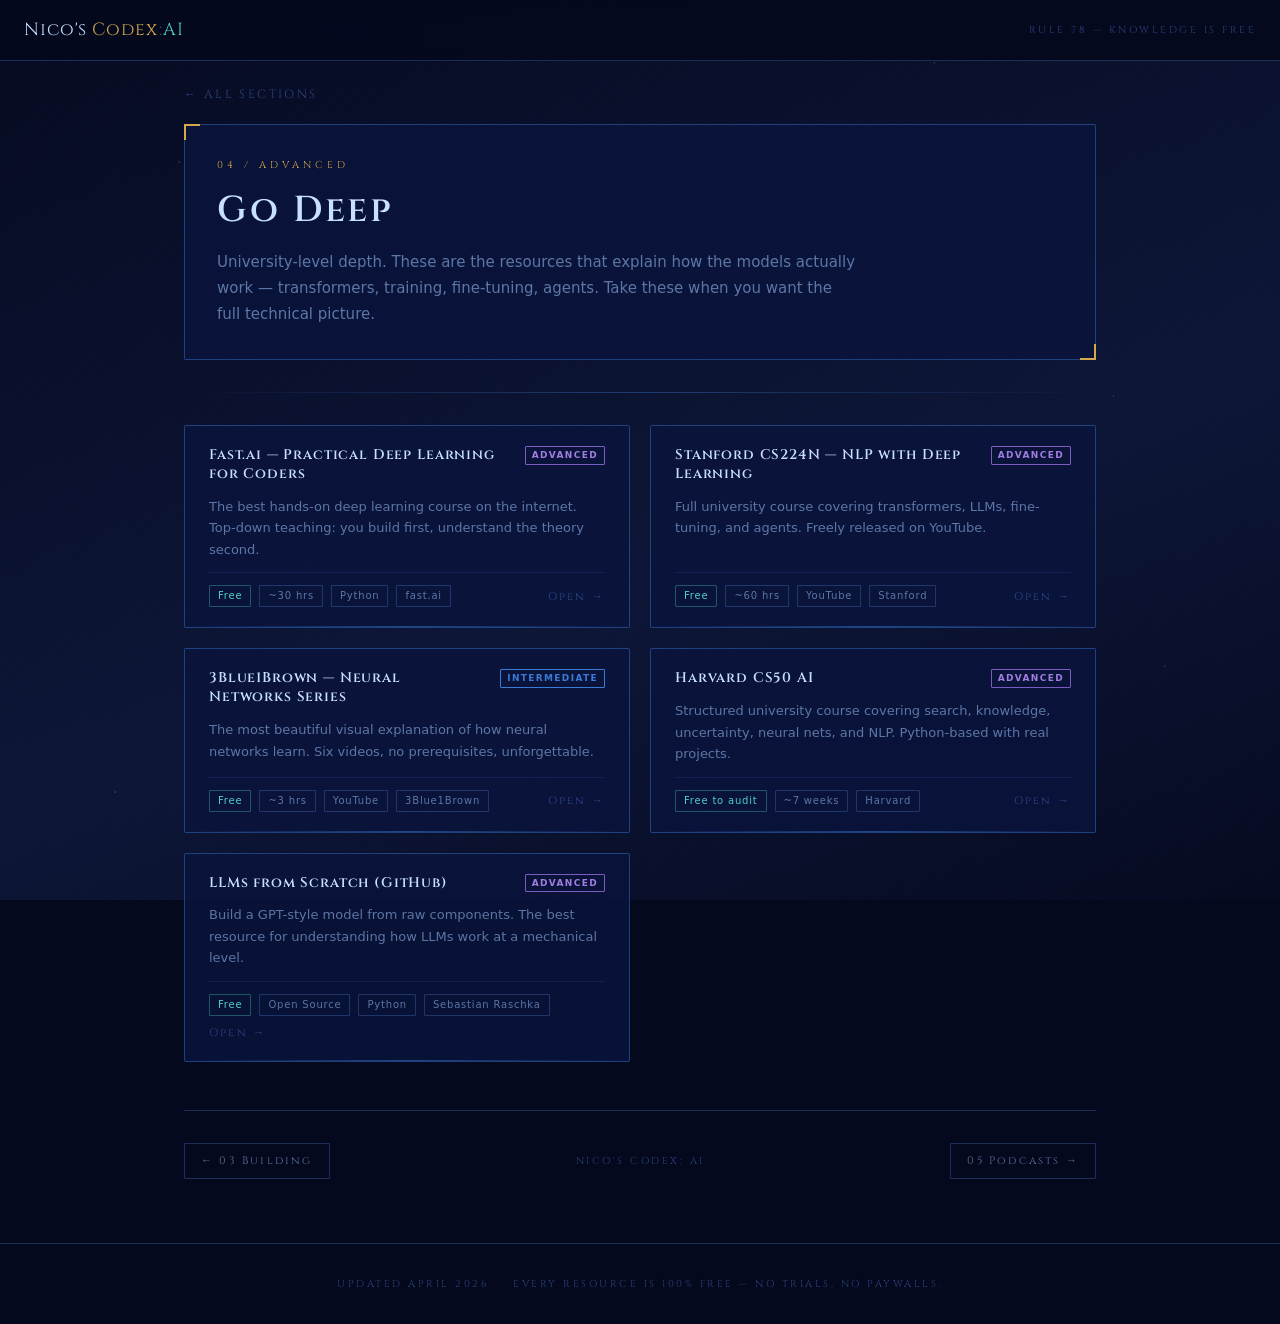
==== advanced.html @ cd64205a "Rebrand to Nico's Codex: AI with full KH-inspired design system - New Codex design system: deep navy" ====
<!DOCTYPE html>
<html lang="en">
<head>
<meta charset="UTF-8">
<meta name="viewport" content="width=device-width, initial-scale=1.0">
<title>Go Deep — Nico's Codex: AI</title>
<meta name="description" content="Neural networks, deep learning, LLMs. University-level depth on how the models actually work.">
<link rel="preconnect" href="https://fonts.googleapis.com">
<link rel="preconnect" href="https://fonts.gstatic.com" crossorigin>
<link href="https://fonts.googleapis.com/css2?family=Cinzel:wght@400;600&display=swap" rel="stylesheet">
<link rel="stylesheet" href="style.css">
</head>
<body>

<nav class="codex-nav">
  <a href="index.html" class="codex-logo">Nico's <span class="logo-codex">Codex</span><span class="logo-colon">:</span><span class="logo-ai">AI</span></a>
  <span class="codex-rule">Rule 78 — Knowledge is free</span>
</nav>

<main class="page-wrap">

  <a href="index.html" class="back-link">← All Sections</a>

  <header class="page-header codex-panel">
    <p class="page-eyebrow">04 / Advanced</p>
    <h1>Go Deep</h1>
    <p class="page-intro">University-level depth. These are the resources that explain how the models actually work — transformers, training, fine-tuning, agents. Take these when you want the full technical picture.</p>
  </header>

  <div class="codex-divider"></div>

  <div class="resource-grid">

    <a href="https://course.fast.ai" target="_blank" rel="noopener" class="resource-card" style="animation-delay: 0ms">
      <div class="resource-card-top">
        <span class="resource-title">Fast.ai — Practical Deep Learning for Coders</span>
        <span class="badge badge-advanced">Advanced</span>
      </div>
      <p class="resource-desc">The best hands-on deep learning course on the internet. Top-down teaching: you build first, understand the theory second.</p>
      <div class="resource-meta-row">
        <div class="resource-chips">
          <span class="chip chip-free">Free</span>
          <span class="chip">~30 hrs</span>
          <span class="chip">Python</span>
          <span class="chip">fast.ai</span>
        </div>
        <span class="resource-open">Open →</span>
      </div>
    </a>

    <a href="https://www.youtube.com/playlist?list=PLoROMvodv4rMFqRtEuo6SGjY4XbRIVx76" target="_blank" rel="noopener" class="resource-card" style="animation-delay: 80ms">
      <div class="resource-card-top">
        <span class="resource-title">Stanford CS224N — NLP with Deep Learning</span>
        <span class="badge badge-advanced">Advanced</span>
      </div>
      <p class="resource-desc">Full university course covering transformers, LLMs, fine-tuning, and agents. Freely released on YouTube.</p>
      <div class="resource-meta-row">
        <div class="resource-chips">
          <span class="chip chip-free">Free</span>
          <span class="chip">~60 hrs</span>
          <span class="chip">YouTube</span>
          <span class="chip">Stanford</span>
        </div>
        <span class="resource-open">Open →</span>
      </div>
    </a>

    <a href="https://www.youtube.com/playlist?list=PLZHQObOWTQDNU6R1_67000Dx_ZCJB-3pi" target="_blank" rel="noopener" class="resource-card" style="animation-delay: 160ms">
      <div class="resource-card-top">
        <span class="resource-title">3Blue1Brown — Neural Networks Series</span>
        <span class="badge badge-intermediate">Intermediate</span>
      </div>
      <p class="resource-desc">The most beautiful visual explanation of how neural networks learn. Six videos, no prerequisites, unforgettable.</p>
      <div class="resource-meta-row">
        <div class="resource-chips">
          <span class="chip chip-free">Free</span>
          <span class="chip">~3 hrs</span>
          <span class="chip">YouTube</span>
          <span class="chip">3Blue1Brown</span>
        </div>
        <span class="resource-open">Open →</span>
      </div>
    </a>

    <a href="https://cs50.harvard.edu/ai/" target="_blank" rel="noopener" class="resource-card" style="animation-delay: 240ms">
      <div class="resource-card-top">
        <span class="resource-title">Harvard CS50 AI</span>
        <span class="badge badge-advanced">Advanced</span>
      </div>
      <p class="resource-desc">Structured university course covering search, knowledge, uncertainty, neural nets, and NLP. Python-based with real projects.</p>
      <div class="resource-meta-row">
        <div class="resource-chips">
          <span class="chip chip-free">Free to audit</span>
          <span class="chip">~7 weeks</span>
          <span class="chip">Harvard</span>
        </div>
        <span class="resource-open">Open →</span>
      </div>
    </a>

    <a href="https://github.com/rasbt/LLMs-from-scratch" target="_blank" rel="noopener" class="resource-card" style="animation-delay: 320ms">
      <div class="resource-card-top">
        <span class="resource-title">LLMs from Scratch (GitHub)</span>
        <span class="badge badge-advanced">Advanced</span>
      </div>
      <p class="resource-desc">Build a GPT-style model from raw components. The best resource for understanding how LLMs work at a mechanical level.</p>
      <div class="resource-meta-row">
        <div class="resource-chips">
          <span class="chip chip-free">Free</span>
          <span class="chip">Open Source</span>
          <span class="chip">Python</span>
          <span class="chip">Sebastian Raschka</span>
        </div>
        <span class="resource-open">Open →</span>
      </div>
    </a>

  </div>

  <nav class="page-nav">
    <a href="building.html" class="page-nav-btn nav-prev">← 03 Building</a>
    <span class="nav-center">Nico's Codex: AI</span>
    <a href="podcasts.html" class="page-nav-btn nav-next">05 Podcasts →</a>
  </nav>

</main>

<footer class="codex-footer">
  <span>Updated April 2026</span>
  <span>Every resource is 100% free — no trials, no paywalls.</span>
</footer>

</body>
</html>
---- style.css ----
/* ===================================================
   Nico's Codex: AI — Design System
   =================================================== */

@import url('https://fonts.googleapis.com/css2?family=Cinzel:wght@400;600&display=swap');

/* === TOKENS === */
:root {
  --codex-bg-deep:    #05091e;
  --codex-bg-navy:    #0d1535;
  --codex-panel:      rgba(10, 20, 60, 0.82);
  --codex-panel-edge: rgba(58, 123, 213, 0.45);
  --codex-border:     rgba(100, 160, 255, 0.25);
  --codex-white:      #c8e0ff;
  --codex-gold:       #d4a84b;
  --codex-gold-light: #f0c76e;
  --codex-teal:       #4fd1c5;
  --codex-accent:     #3a7bd5;
  --codex-purple:     #7c5cbf;
  --codex-muted:      rgba(160, 200, 255, 0.55);
  --codex-dim:        rgba(100, 150, 255, 0.4);

  --font-display: 'Cinzel', 'Georgia', serif;
  --font-body:    system-ui, -apple-system, sans-serif;

  --content: 960px;
  --s1: .25rem;  --s2: .5rem;   --s3: .75rem;
  --s4: 1rem;    --s5: 1.25rem; --s6: 1.5rem;
  --s8: 2rem;    --s10: 2.5rem; --s12: 3rem;
  --s14: 3.5rem; --s16: 4rem;
  --ease: 150ms ease;
}

/* === RESET === */
*, *::before, *::after { box-sizing: border-box; margin: 0; padding: 0; }
html { -webkit-font-smoothing: antialiased; scroll-behavior: smooth; }
a { color: inherit; text-decoration: none; }
button { cursor: pointer; background: none; border: none; font: inherit; color: inherit; }
img, svg { display: block; max-width: 100%; }

@media (prefers-reduced-motion: reduce) {
  *, *::before, *::after {
    animation-duration: .01ms !important;
    transition-duration: .01ms !important;
  }
}

/* === BODY & BACKGROUND === */
body {
  min-height: 100dvh;
  font-family: var(--font-body);
  font-size: 1rem;
  line-height: 1.6;
  color: var(--codex-white);
  background-color: var(--codex-bg-deep);
  background-image:
    radial-gradient(1px 1px at 14% 18%, rgba(200,224,255,0.45) 0%, transparent 100%),
    radial-gradient(1px 1px at 73% 7%,  rgba(200,224,255,0.30) 0%, transparent 100%),
    radial-gradient(1px 1px at 44% 34%, rgba(200,224,255,0.50) 0%, transparent 100%),
    radial-gradient(1px 1px at 87% 44%, rgba(200,224,255,0.35) 0%, transparent 100%),
    radial-gradient(1px 1px at 24% 63%, rgba(200,224,255,0.40) 0%, transparent 100%),
    radial-gradient(1px 1px at 61% 79%, rgba(200,224,255,0.30) 0%, transparent 100%),
    radial-gradient(1px 1px at  9% 88%, rgba(200,224,255,0.45) 0%, transparent 100%),
    radial-gradient(1px 1px at 91% 74%, rgba(200,224,255,0.35) 0%, transparent 100%),
    radial-gradient(1px 1px at 38% 92%, rgba(200,224,255,0.25) 0%, transparent 100%),
    radial-gradient(1px 1px at 56% 52%, rgba(200,224,255,0.40) 0%, transparent 100%),
    repeating-linear-gradient(-45deg, transparent 28px, rgba(30,60,120,0.07) 29px),
    linear-gradient(160deg, #05091e 0%, #0d1535 60%, #05091e 100%);
  background-attachment: fixed;
}

::selection { background: rgba(79,209,197,0.2); color: var(--codex-white); }

:focus-visible {
  outline: 2px solid var(--codex-teal);
  outline-offset: 3px;
  border-radius: 2px;
}

/* === PANEL (corner bracket ornament) === */
.codex-panel {
  background: var(--codex-panel);
  border: 1px solid var(--codex-panel-edge);
  border-radius: 2px;
  position: relative;
}

.codex-panel::before,
.codex-panel::after {
  content: '';
  position: absolute;
  width: 16px;
  height: 16px;
  border-color: var(--codex-gold);
  border-style: solid;
}
.codex-panel::before { top: -1px; left: -1px; border-width: 2px 0 0 2px; }
.codex-panel::after  { bottom: -1px; right: -1px; border-width: 0 2px 2px 0; }

/* === DIVIDER === */
.codex-divider {
  width: 100%;
  height: 1px;
  background: linear-gradient(90deg, transparent, rgba(58,123,213,0.4), transparent);
  margin: var(--s8) 0;
}

/* === NAV === */
.codex-nav {
  position: sticky;
  top: 0;
  z-index: 50;
  display: flex;
  align-items: center;
  justify-content: space-between;
  gap: var(--s4);
  padding: var(--s4) var(--s6);
  background: rgba(5, 9, 30, 0.92);
  backdrop-filter: blur(16px);
  -webkit-backdrop-filter: blur(16px);
  border-bottom: 1px solid var(--codex-border);
}

.codex-logo {
  font-family: var(--font-display);
  font-size: 1.1rem;
  font-weight: 400;
  letter-spacing: 0.05em;
  color: var(--codex-white);
  white-space: nowrap;
}
.codex-logo .logo-codex { color: var(--codex-gold); }
.codex-logo .logo-colon { color: rgba(180,210,255,0.35); margin: 0 1px; }
.codex-logo .logo-ai    { color: var(--codex-teal); }

.codex-rule {
  font-family: var(--font-display);
  font-size: 10px;
  font-weight: 400;
  letter-spacing: 0.25em;
  text-transform: uppercase;
  color: var(--codex-dim);
  white-space: nowrap;
}

/* === BADGES === */
.badge {
  display: inline-flex;
  align-items: center;
  border: 1px solid;
  border-radius: 1px;
  font-size: 9px;
  letter-spacing: 0.15em;
  padding: 1px 6px;
  text-transform: uppercase;
  font-family: var(--font-body);
  font-weight: 600;
  white-space: nowrap;
  flex-shrink: 0;
}
.badge-beginner     { border-color: #4fd1c5; color: #4fd1c5; }
.badge-intermediate { border-color: #3a7bd5; color: #3a7bd5; }
.badge-advanced     { border-color: #7c5cbf; color: #a07de0; }
.badge-all          { border-color: #d4a84b; color: #d4a84b; }

/* === META CHIPS === */
.chip {
  display: inline-flex;
  align-items: center;
  padding: 2px 8px;
  border: 1px solid var(--codex-border);
  border-radius: 1px;
  font-size: 10px;
  color: var(--codex-muted);
  letter-spacing: 0.08em;
  white-space: nowrap;
}
.chip-free { color: #4fd1c5; border-color: rgba(79,209,197,0.35); }

/* ======================================
   HOMEPAGE
   ====================================== */

.home-hero {
  padding: var(--s16) var(--s6) var(--s12);
  text-align: center;
  position: relative;
  overflow: hidden;
}

.home-hero::before {
  content: '';
  position: absolute;
  inset: 0;
  background: radial-gradient(ellipse 90% 60% at 50% -10%, rgba(58,123,213,0.12) 0%, transparent 70%);
  pointer-events: none;
}

.home-hero-inner {
  position: relative;
  max-width: 600px;
  margin: 0 auto;
}

.hero-eyebrow {
  font-family: var(--font-display);
  font-size: 10px;
  font-weight: 400;
  letter-spacing: 0.4em;
  text-transform: uppercase;
  color: var(--codex-gold);
  margin-bottom: var(--s5);
}

.home-hero h1 {
  font-family: var(--font-display);
  font-size: clamp(2rem, 5vw + 0.5rem, 3.25rem);
  font-weight: 400;
  letter-spacing: 0.06em;
  color: var(--codex-white);
  margin-bottom: var(--s4);
  line-height: 1.2;
}

.home-hero .subhead {
  font-family: var(--font-display);
  font-size: 11px;
  letter-spacing: 0.35em;
  text-transform: uppercase;
  color: var(--codex-muted);
  margin-bottom: var(--s10);
}

.hero-stats {
  display: flex;
  justify-content: center;
  gap: var(--s10);
  flex-wrap: wrap;
  padding-top: var(--s6);
  border-top: 1px solid var(--codex-border);
}

.hero-stat { text-align: center; }
.hero-stat strong {
  display: block;
  font-family: var(--font-display);
  font-size: 1.75rem;
  font-weight: 600;
  color: var(--codex-gold);
  line-height: 1.1;
}
.hero-stat span {
  font-size: 10px;
  color: var(--codex-muted);
  text-transform: uppercase;
  letter-spacing: 0.25em;
  font-family: var(--font-display);
}

/* SECTION GRID */
.section-grid {
  max-width: var(--content);
  margin: 0 auto;
  padding: 0 var(--s6) var(--s16);
  display: grid;
  grid-template-columns: 1fr;
  gap: var(--s5);
}

.section-card {
  display: flex;
  flex-direction: column;
  gap: var(--s3);
  padding: var(--s5);
  background: var(--codex-panel);
  border: 1px solid var(--codex-panel-edge);
  border-radius: 2px;
  position: relative;
  text-decoration: none;
  color: var(--codex-white);
  transition: border-color var(--ease), background var(--ease), transform var(--ease);
}

/* Corner bracket ornament on section cards */
.section-card::before,
.section-card::after {
  content: '';
  position: absolute;
  width: 12px;
  height: 12px;
  border-color: var(--codex-gold);
  border-style: solid;
  opacity: 0.5;
  transition: opacity var(--ease);
}
.section-card::before { top: -1px; left: -1px; border-width: 2px 0 0 2px; }
.section-card::after  { bottom: -1px; right: -1px; border-width: 0 2px 2px 0; }

.section-card:hover {
  border-color: rgba(212, 168, 75, 0.6);
  background: rgba(20, 35, 80, 0.95);
  transform: translateY(-2px);
}
.section-card:hover::before,
.section-card:hover::after { opacity: 1; }

.section-card-top {
  display: flex;
  align-items: center;
  justify-content: space-between;
  gap: var(--s2);
}

.section-num {
  font-family: var(--font-display);
  font-size: 11px;
  font-weight: 400;
  color: var(--codex-dim);
  letter-spacing: 0.2em;
}

.section-card h2 {
  font-family: var(--font-display);
  font-size: 1rem;
  font-weight: 600;
  letter-spacing: 0.08em;
  color: var(--codex-white);
  line-height: 1.3;
}

.section-card p {
  font-size: 0.8125rem;
  color: var(--codex-muted);
  line-height: 1.6;
  flex: 1;
}

.section-card-bottom {
  display: flex;
  align-items: center;
  justify-content: space-between;
  gap: var(--s3);
  padding-top: var(--s4);
  border-top: 1px solid rgba(58,123,213,0.2);
  margin-top: auto;
}

.section-meta-text {
  font-size: 11px;
  color: var(--codex-dim);
  letter-spacing: 0.08em;
}

.section-cta {
  font-size: 12px;
  font-family: var(--font-display);
  letter-spacing: 0.15em;
  color: var(--codex-teal);
  flex-shrink: 0;
  transition: color var(--ease), letter-spacing var(--ease);
}
.section-card:hover .section-cta { letter-spacing: 0.25em; }

/* ======================================
   INNER PAGES
   ====================================== */

.page-wrap {
  max-width: var(--content);
  margin: 0 auto;
  padding: 0 var(--s6);
}

.back-link {
  display: inline-flex;
  align-items: center;
  gap: var(--s2);
  font-size: 12px;
  font-family: var(--font-display);
  letter-spacing: 0.2em;
  text-transform: uppercase;
  color: var(--codex-dim);
  padding: var(--s6) 0 var(--s5);
  transition: color var(--ease);
}
.back-link:hover { color: var(--codex-muted); }

.page-header {
  padding: var(--s8) var(--s8);
  margin-bottom: 0;
}

.page-eyebrow {
  font-family: var(--font-display);
  font-size: 10px;
  font-weight: 400;
  letter-spacing: 0.4em;
  text-transform: uppercase;
  color: var(--codex-gold);
  margin-bottom: var(--s4);
}

.page-header h1 {
  font-family: var(--font-display);
  font-size: clamp(1.5rem, 3vw + 0.5rem, 2.25rem);
  font-weight: 600;
  letter-spacing: 0.08em;
  color: var(--codex-white);
  margin-bottom: var(--s4);
  line-height: 1.2;
}

.page-intro {
  font-size: 0.9375rem;
  color: var(--codex-muted);
  line-height: 1.75;
  max-width: 640px;
}

/* RESOURCE GRID */
.resource-grid {
  display: grid;
  grid-template-columns: 1fr;
  gap: var(--s5);
  margin-bottom: var(--s12);
}

/* RESOURCE CARD */
.resource-card {
  background: var(--codex-panel);
  border: 1px solid var(--codex-panel-edge);
  border-radius: 2px;
  padding: var(--s5) var(--s6);
  display: flex;
  flex-direction: column;
  gap: var(--s3);
  position: relative;
  overflow: hidden;
  transition: border-color var(--ease), background var(--ease), transform var(--ease);
  /* stagger animation */
  opacity: 0;
  animation: cardFadeIn 0.4s ease forwards;
}

@keyframes cardFadeIn {
  from { opacity: 0; transform: translateY(8px); }
  to   { opacity: 1; transform: translateY(0); }
}

/* bottom line accent */
.resource-card::after {
  content: '';
  position: absolute;
  bottom: 0; left: 0; right: 0; height: 1px;
  background: linear-gradient(90deg, transparent, #3a7bd5, transparent);
  opacity: 0.5;
  transition: opacity var(--ease);
}

.resource-card:hover {
  border-color: rgba(212,168,75,0.5);
  background: rgba(20, 35, 80, 0.95);
  transform: translateY(-1px);
}
.resource-card:hover::after { opacity: 1; }

.resource-card-top {
  display: flex;
  align-items: flex-start;
  justify-content: space-between;
  gap: var(--s3);
}

.resource-title {
  font-family: var(--font-display);
  font-size: 0.875rem;
  font-weight: 600;
  letter-spacing: 0.06em;
  color: var(--codex-white);
  line-height: 1.35;
  transition: color var(--ease);
}
.resource-card:hover .resource-title { color: var(--codex-gold-light); }

.resource-desc {
  font-size: 0.8125rem;
  color: var(--codex-muted);
  line-height: 1.65;
  flex: 1;
}

.resource-meta-row {
  display: flex;
  flex-wrap: wrap;
  align-items: center;
  justify-content: space-between;
  gap: var(--s2);
  margin-top: auto;
  padding-top: var(--s3);
  border-top: 1px solid rgba(58,123,213,0.15);
}

.resource-chips {
  display: flex;
  flex-wrap: wrap;
  gap: var(--s2);
}

.resource-open {
  font-family: var(--font-display);
  font-size: 11px;
  letter-spacing: 0.2em;
  color: var(--codex-dim);
  white-space: nowrap;
  transition: color var(--ease), letter-spacing var(--ease);
  flex-shrink: 0;
}
.resource-card:hover .resource-open { color: var(--codex-teal); letter-spacing: 0.3em; }

/* LEADER CARDS (Section 06) */
.leader-card {
  background: var(--codex-panel);
  border: 1px solid var(--codex-panel-edge);
  border-radius: 2px;
  padding: var(--s5) var(--s6);
  display: flex;
  flex-direction: column;
  gap: var(--s2);
  position: relative;
  overflow: hidden;
  transition: border-color var(--ease), background var(--ease), transform var(--ease);
  opacity: 0;
  animation: cardFadeIn 0.4s ease forwards;
}
.leader-card::after {
  content: '';
  position: absolute;
  bottom: 0; left: 0; right: 0; height: 1px;
  background: linear-gradient(90deg, transparent, #3a7bd5, transparent);
  opacity: 0.5;
}
.leader-card:hover {
  border-color: rgba(212,168,75,0.5);
  background: rgba(20, 35, 80, 0.95);
  transform: translateY(-1px);
}

.leader-name {
  font-family: var(--font-display);
  font-size: 0.9375rem;
  font-weight: 600;
  letter-spacing: 0.08em;
  color: var(--codex-gold);
}

.leader-role {
  font-size: 11px;
  color: var(--codex-dim);
  letter-spacing: 0.1em;
  text-transform: uppercase;
  font-family: var(--font-display);
}

.leader-desc {
  font-size: 0.8125rem;
  color: var(--codex-muted);
  line-height: 1.65;
  flex: 1;
  margin-top: var(--s1);
}

.leader-links {
  display: flex;
  flex-wrap: wrap;
  gap: var(--s2);
  margin-top: var(--s2);
}

.leader-link {
  font-size: 11px;
  color: var(--codex-teal);
  letter-spacing: 0.1em;
  border: 1px solid rgba(79,209,197,0.25);
  padding: 2px 8px;
  border-radius: 1px;
  transition: color var(--ease), border-color var(--ease);
}
.leader-link:hover { color: var(--codex-gold); border-color: rgba(212,168,75,0.35); }

/* PODCAST SECTION HEADERS */
.podcast-section-label {
  font-family: var(--font-display);
  font-size: 10px;
  font-weight: 400;
  letter-spacing: 0.4em;
  text-transform: uppercase;
  color: var(--codex-gold);
  margin-bottom: var(--s4);
  padding-bottom: var(--s3);
  border-bottom: 1px solid rgba(212,168,75,0.2);
}

/* PAGE FOOTER NAV */
.page-nav {
  display: grid;
  grid-template-columns: 1fr auto 1fr;
  align-items: center;
  gap: var(--s4);
  padding: var(--s8) 0 var(--s16);
  border-top: 1px solid var(--codex-border);
}

.page-nav .nav-prev { justify-self: start; }
.page-nav .nav-center {
  font-family: var(--font-display);
  font-size: 10px;
  letter-spacing: 0.25em;
  text-transform: uppercase;
  color: var(--codex-dim);
  text-align: center;
}
.page-nav .nav-next { justify-self: end; }

.page-nav-btn {
  font-family: var(--font-display);
  font-size: 11px;
  letter-spacing: 0.2em;
  color: var(--codex-muted);
  border: 1px solid var(--codex-border);
  padding: var(--s2) var(--s4);
  border-radius: 1px;
  transition: color var(--ease), border-color var(--ease);
}
.page-nav-btn:hover { color: var(--codex-gold); border-color: rgba(212,168,75,0.45); }

/* === FOOTER === */
.codex-footer {
  padding: var(--s8) var(--s6);
  border-top: 1px solid var(--codex-border);
  display: flex;
  align-items: center;
  justify-content: center;
  gap: var(--s6);
  flex-wrap: wrap;
}

.codex-footer span {
  font-family: var(--font-display);
  font-size: 10px;
  letter-spacing: 0.25em;
  text-transform: uppercase;
  color: var(--codex-dim);
}

/* === RESPONSIVE === */
@media (min-width: 640px) {
  .section-grid    { grid-template-columns: repeat(2, 1fr); }
  .resource-grid   { grid-template-columns: repeat(2, 1fr); }
  .codex-nav .codex-rule { display: block; }
}

@media (max-width: 639px) {
  .codex-nav .codex-rule { display: none; }
  .page-header { padding: var(--s6); }
  .page-nav {
    grid-template-columns: 1fr 1fr;
    grid-template-rows: auto auto;
  }
  .page-nav .nav-center {
    grid-column: 1 / -1;
    order: -1;
    justify-self: start;
    margin-bottom: var(--s2);
  }
}

@media (min-width: 960px) {
  .home-hero { padding: var(--s16) var(--s8) var(--s14); }
  .section-grid { gap: var(--s6); }
}
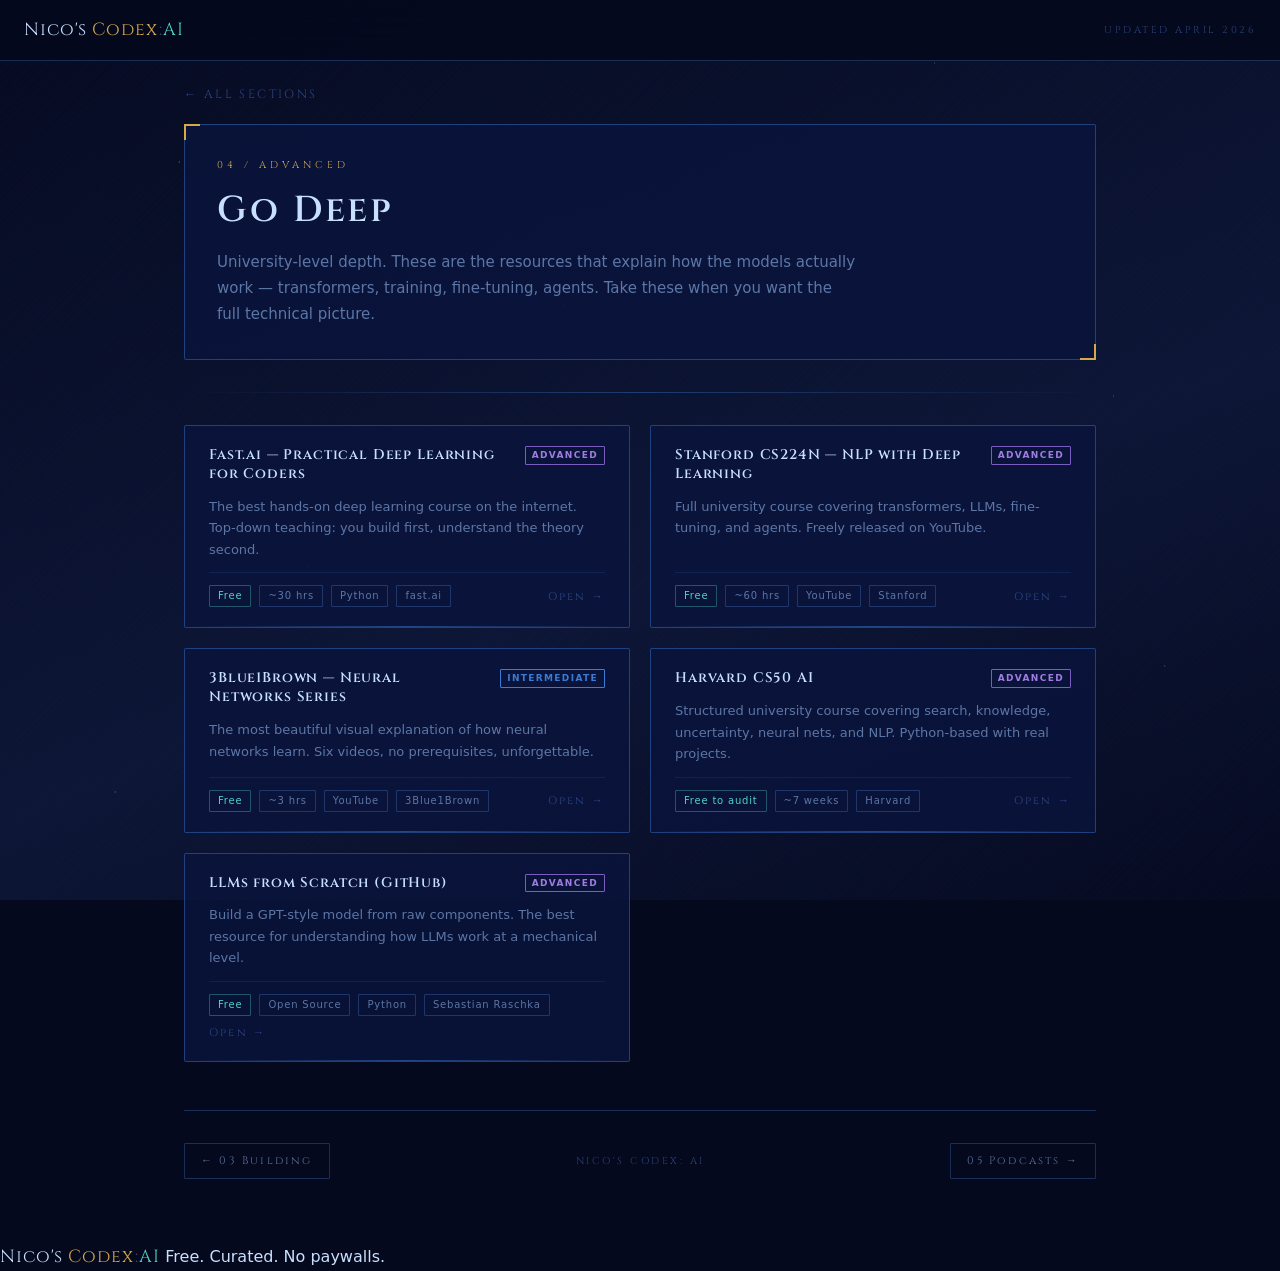
==== commit c2fba902: "Add CRT terminal landing page; rename AI hub to ai.html New index.html is a phosphor-green-on-black " ====
--- a/advanced.html
+++ b/advanced.html
@@ -13,13 +13,13 @@
 <body>
 
 <nav class="codex-nav">
-  <a href="index.html" class="codex-logo">Nico's <span class="logo-codex">Codex</span><span class="logo-colon">:</span><span class="logo-ai">AI</span></a>
-  <span class="codex-rule">Rule 78 — Knowledge is free</span>
+  <a href="ai.html" class="codex-logo">Nico's <span class="logo-codex">Codex</span><span class="logo-colon">:</span><span class="logo-ai">AI</span></a>
+  <span class="codex-rule">Updated April 2026</span>
 </nav>
 
 <main class="page-wrap">
 
-  <a href="index.html" class="back-link">← All Sections</a>
+  <a href="ai.html" class="back-link">← All Sections</a>
 
   <header class="page-header codex-panel">
     <p class="page-eyebrow">04 / Advanced</p>
@@ -125,9 +125,9 @@
 
 </main>
 
-<footer class="codex-footer">
-  <span>Updated April 2026</span>
-  <span>Every resource is 100% free — no trials, no paywalls.</span>
+<footer class="codex-footer-bar">
+  <a href="ai.html" class="codex-logo">Nico's <span class="logo-codex">Codex</span><span class="logo-colon">:</span><span class="logo-ai">AI</span></a>
+  <span class="footer-tagline">Free. Curated. No paywalls.</span>
 </footer>
 
 </body>
